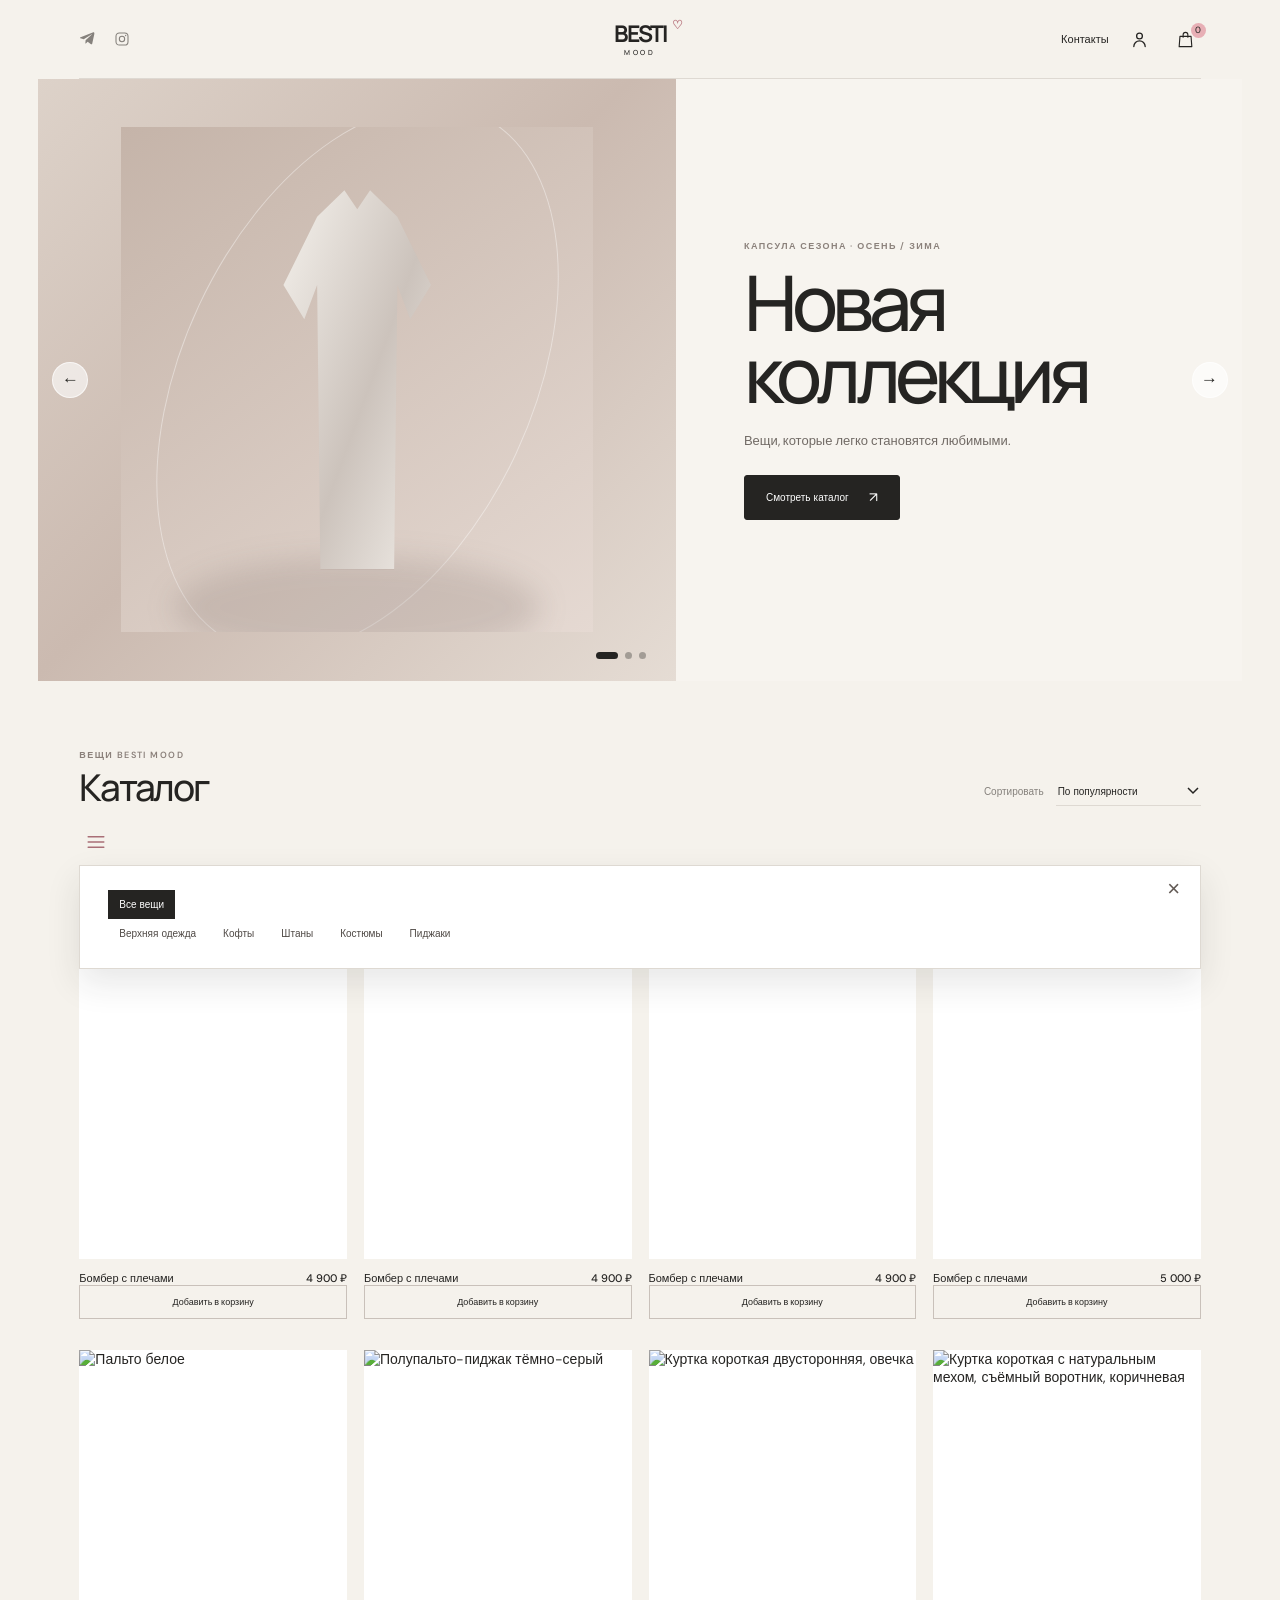
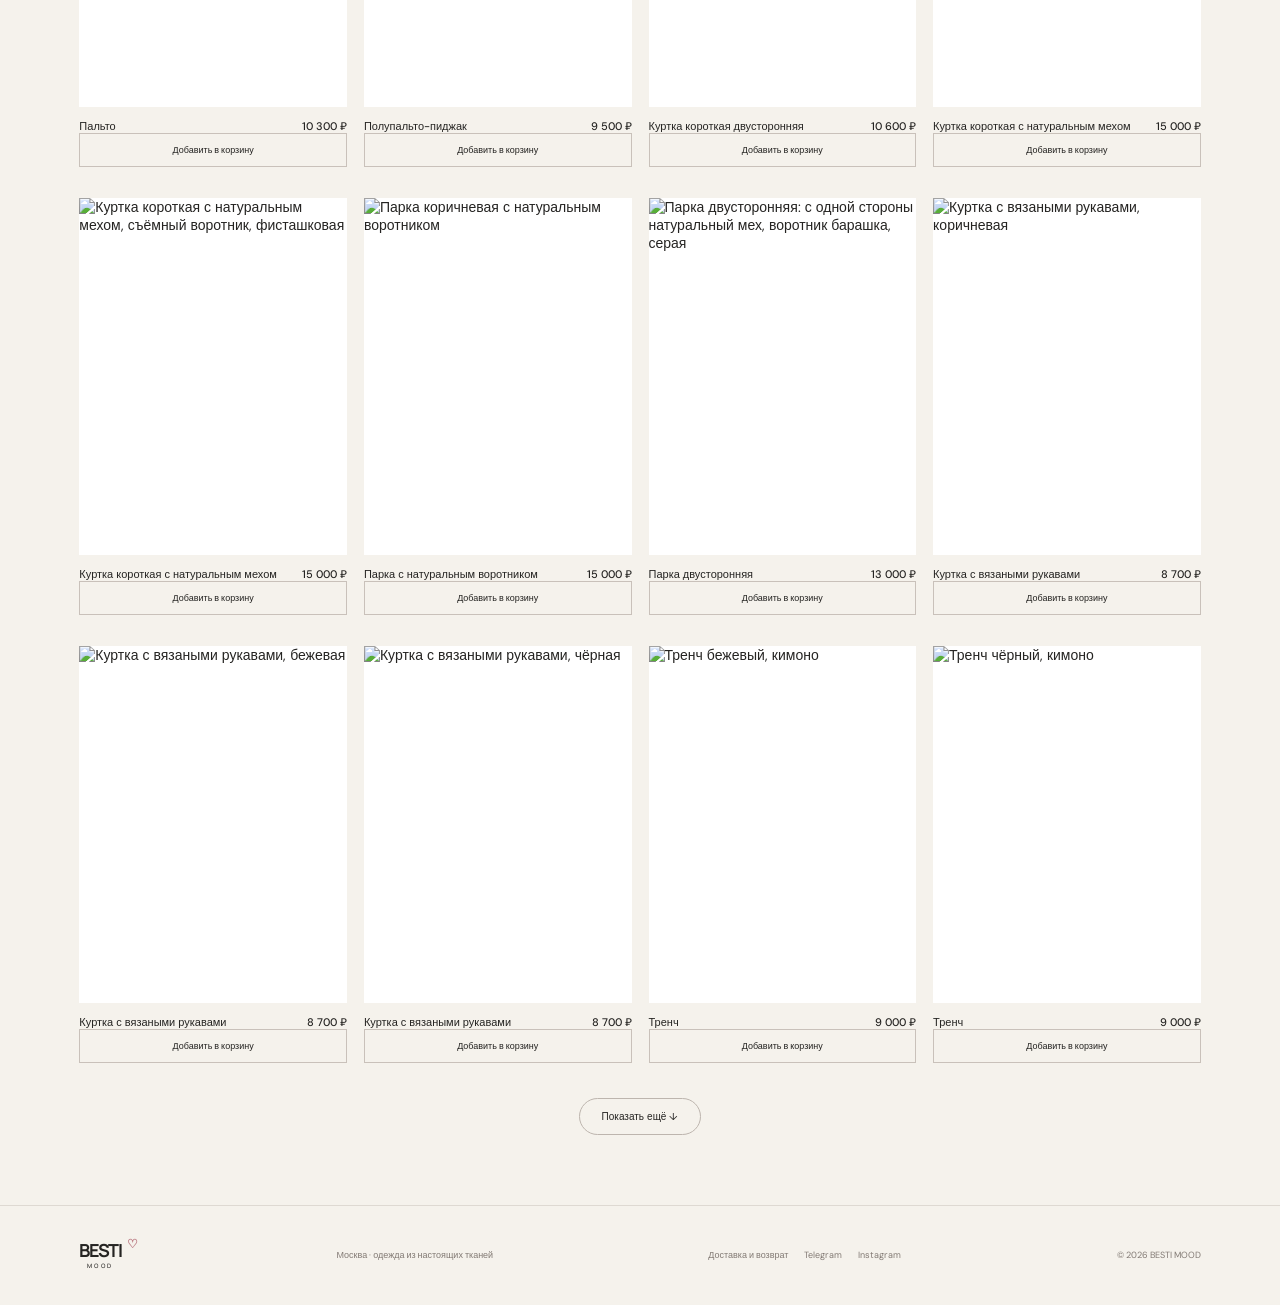
==== index.html @ 0864bf37 "Add files via upload" ====
<!doctype html>
<html lang="ru">
<head>
  <meta charset="utf-8">
  <meta name="viewport" content="width=device-width, initial-scale=1">
  <meta name="theme-color" content="#f5f2ec">
  <title>BESTI MOOD — каталог одежды</title>
  <link rel="preconnect" href="https://fonts.googleapis.com">
  <link rel="preconnect" href="https://fonts.gstatic.com" crossorigin>
  <link href="https://fonts.googleapis.com/css2?family=DM+Sans:wght@400;500;600;700&family=Manrope:wght@400;500;600;700&display=swap" rel="stylesheet">
  <link rel="stylesheet" href="styles.css">
</head>
<body>
  <header class="site-header">
    <div class="header-top">
      <div class="socials"><a href="https://t.me/bestimood" aria-label="Telegram" target="_blank" rel="noopener"><svg viewBox="0 0 24 24" aria-hidden="true"><path d="M21.5 4.5 18.3 19c-.2 1-1 1.2-1.8.7l-5-3.7-2.4 2.3c-.3.3-.6.6-1.1.6l.4-5.1 9.3-8.4c.4-.4-.1-.6-.6-.3L5.6 12.3.7 10.8c-1.1-.3-1.1-1.1.2-1.6L20 2c.9-.3 1.7.2 1.5 2.5Z"/></svg></a><a href="https://www.instagram.com/bestimood1?vrfl=MXZlN2IycmU4aGYwaQ==" aria-label="Instagram" target="_blank" rel="noopener"><svg viewBox="0 0 24 24" aria-hidden="true"><rect x="3" y="3" width="18" height="18" rx="5"/><circle cx="12" cy="12" r="4"/><circle class="icon-dot" cx="17.5" cy="6.8" r="1"/></svg></a></div>
      <a class="brand" href="#top" aria-label="BESTI MOOD">BESTI<span>MOOD</span><i>♡</i></a>
      <div class="header-utilities"><a href="#contacts">Контакты</a><button class="profile-button" type="button" aria-label="Личный кабинет" aria-controls="account-modal"><svg viewBox="0 0 24 24" aria-hidden="true"><circle cx="12" cy="8" r="3.3"/><path d="M5.5 20a6.5 6.5 0 0 1 13 0"/></svg></button><button class="bag-button" type="button" aria-label="Корзина, товаров: 0" aria-expanded="false" aria-controls="cart-drawer"><svg viewBox="0 0 24 24" aria-hidden="true"><path d="M5 8h14l1 13H4L5 8Z"/><path d="M9 9V6a3 3 0 0 1 6 0v3"/></svg><span class="cart-count">0</span></button></div>
    </div>
  </header>

  <main id="top">
    <section class="hero" aria-label="Подборка BESTI">
      <div class="hero-slide is-active" data-slide="0">
        <div class="hero-photo photo-editorial"><div class="photo-frame"><span class="editorial-shape shape-coat"></span><span class="editorial-shadow"></span></div><span class="photo-label">BESTI MOOD · 01</span></div>
        <div class="hero-copy"><p class="eyebrow">Капсула сезона · осень / зима</p><h1>Новая<br>коллекция</h1><p>Вещи, которые легко становятся любимыми.</p><a class="button button-dark" href="#catalog">Смотреть каталог <span>↗</span></a></div>
      </div>
      <div class="hero-slide" data-slide="1">
        <div class="hero-photo photo-soft"><div class="photo-frame"><span class="editorial-shape shape-sweater"></span><span class="editorial-shadow"></span></div><span class="photo-label">BESTI MOOD · 02</span></div>
        <div class="hero-copy"><p class="eyebrow">Мягкие фактуры</p><h1>Тепло<br>в деталях</h1><p>Трикотаж и верхний слой на каждый день.</p><a class="button button-dark" href="#catalog" data-jump-filter="tops">Выбрать вещи <span>↗</span></a></div>
      </div>
      <div class="hero-slide" data-slide="2">
        <div class="hero-photo photo-sale"><div class="photo-frame"><span class="editorial-shape shape-dress"></span><span class="editorial-shadow"></span></div><span class="photo-label">BESTI MOOD · 03</span></div>
        <div class="hero-copy"><p class="eyebrow">Избранное BESTI</p><h1>Найди<br>свой образ</h1><p>Соберите комплект из вещей новой капсулы.</p><a class="button button-dark" href="#catalog" data-jump-filter="all">Перейти к каталогу <span>↗</span></a></div>
      </div>
      <button class="hero-arrow hero-prev" type="button" aria-label="Предыдущий баннер">←</button>
      <button class="hero-arrow hero-next" type="button" aria-label="Следующий баннер">→</button>
      <div class="hero-pagination" aria-label="Выбрать баннер"><button class="is-active" aria-label="Баннер 1"></button><button aria-label="Баннер 2"></button><button aria-label="Баннер 3"></button></div>
    </section>

    <section class="catalog" id="catalog">
      <div class="catalog-top"><div><p class="eyebrow">Вещи BESTI MOOD</p><h2>Каталог</h2></div><div class="sort-label"><span>Сортировать</span><div class="sort-control"><button class="sort-trigger" type="button" aria-label="Сортировка товаров" aria-expanded="false" aria-controls="sort-menu"><span>По популярности</span><svg viewBox="0 0 12 8" aria-hidden="true"><path d="m1 1 5 5 5-5"/></svg></button><div class="sort-menu" id="sort-menu" hidden><button type="button" data-sort="0" class="is-active">По популярности</button><button type="button" data-sort="1">Сначала дешевле</button><button type="button" data-sort="2">Сначала дороже</button></div></div></div></div>
      <div class="category-controls">
      <button class="category-trigger" type="button" aria-label="Категории" aria-expanded="true" aria-controls="category-panel"><svg viewBox="0 0 20 16" aria-hidden="true"><path d="M1 2h18M1 8h18M1 14h18"/></svg></button>
      <div class="category-panel" id="category-panel" aria-label="Категории товаров">
        <button class="category-close" type="button" aria-label="Закрыть категории">×</button>
        <button class="category-option is-active" data-filter="all">Все вещи</button>
        <div class="category-groups" id="category-groups"></div>
      </div>
      </div>
      <div class="catalog-meta"><span id="result-count">10 моделей</span><span>Осень / зима 2026</span></div>
      <div class="product-grid" id="product-grid"></div>
      <button class="load-more" type="button">Показать ещё <span>↓</span></button>
    </section>
  </main>

  <div class="cart-overlay" hidden></div>
  <aside class="cart-drawer" id="cart-drawer" aria-label="Корзина" aria-hidden="true" hidden>
    <div class="cart-heading"><div><p class="eyebrow">Ваш выбор</p><h2>Корзина <span class="cart-heading-count">0</span></h2></div><button class="cart-close" type="button" aria-label="Закрыть корзину">×</button></div>
    <div class="cart-items" id="cart-items"></div>
    <div class="cart-summary"><div><span>Итого</span><strong id="cart-total">0 ₽</strong></div><div class="checkout-result" id="checkout-result" hidden></div><button class="button button-dark checkout-button" id="checkout-button" type="button" disabled>Оплатить</button><p class="checkout-note" id="checkout-note" hidden>Онлайн-оплата не подключена. После оформления с вами свяжется менеджер.</p></div>
  </aside>

  <div class="product-modal-overlay" hidden></div>
  <section class="product-modal" id="product-modal" role="dialog" aria-modal="true" aria-label="Информация о товаре" aria-hidden="true" hidden>
    <button class="product-modal-close" type="button" aria-label="Закрыть карточку">×</button>
    <div class="product-modal-content" id="product-modal-content"></div>
  </section>

  <div class="account-overlay" hidden></div>
  <section class="account-modal" id="account-modal" role="dialog" aria-modal="true" aria-label="Личный кабинет BESTI MOOD" aria-hidden="true" hidden>
    <header class="account-heading"><div><p class="eyebrow">BESTI MOOD</p><h2 id="account-title">Личный кабинет</h2></div><button class="account-close" type="button" aria-label="Закрыть личный кабинет">×</button></header>
    <div class="auth-view" id="auth-choice">
      <p class="auth-intro">Войдите в аккаунт или создайте новый, чтобы видеть свои заказы и данные.</p>
      <div class="auth-choice-buttons"><button class="button button-dark" type="button" data-auth-action="login">Войти</button><button class="button auth-register" type="button" data-auth-action="register">Зарегистрироваться</button></div>
    </div>
    <div class="auth-view" id="auth-login" hidden>
      <button class="auth-back" type="button" data-auth-action="back">← Назад</button>
      <p class="auth-intro">Введите почту и пароль от аккаунта.</p>
      <form class="account-form auth-form" id="login-form"><label class="account-field-wide">Электронная почта<input name="email" type="email" autocomplete="email" placeholder="name@mail.ru" required></label><label class="account-field-wide">Пароль<input name="password" type="password" autocomplete="current-password" required></label><label class="account-consent account-field-wide"><input type="checkbox" name="rememberMe"><span>Оставаться в аккаунте на этом устройстве</span></label><p class="auth-error account-field-wide" id="login-error" aria-live="polite"></p><button class="button button-dark account-save" type="submit">Войти</button></form>
    </div>
    <div class="auth-view" id="auth-register" hidden>
      <button class="auth-back" type="button" data-auth-action="back">← Назад</button>
      <p class="auth-intro">Заполните данные для создания аккаунта.</p>
      <form class="account-form auth-form" id="register-form">
        <label>Фамилия<input name="lastName" autocomplete="family-name" required></label>
        <label>Имя<input name="firstName" autocomplete="given-name" required></label>
        <label>Электронная почта<input name="email" type="email" autocomplete="email" required></label>
        <label class="account-field-wide">Пароль<input name="password" type="password" autocomplete="new-password" minlength="8" required></label>
        <label>Номер телефона<input name="phone" type="tel" autocomplete="tel" required></label>
        <label class="account-field-wide">Ник в Telegram<input name="telegram" autocomplete="off" placeholder="@username"></label>
        <p class="auth-help account-field-wide">Пароль должен содержать не менее 8 символов. Telegram-ник сохранится в профиле, чтобы менеджер мог связаться с вами.</p>
        <label class="account-consent account-field-wide"><input type="checkbox" name="personalDataConsent" required><span>Согласен(на) на обработку персональных данных</span></label>
        <p class="auth-legal-note account-field-wide">Текст согласия будет добавлен после подготовки документа.</p>
        <label class="account-consent account-field-wide"><input type="checkbox" name="rememberMe"><span>Оставаться в аккаунте на этом устройстве</span></label>
        <p class="auth-error account-field-wide" id="register-error" aria-live="polite"></p>
        <button class="button button-dark account-save" type="submit">Продолжить</button>
      </form>
    </div>
    <div class="auth-view" id="auth-verify" hidden>
      <button class="auth-back" type="button" data-auth-action="back">← Назад</button>
      <p class="auth-intro" id="verify-intro">Введите код подтверждения.</p>
      <form class="account-form auth-form" id="verify-form"><label class="account-field-wide">Код из письма<input name="code" inputmode="numeric" autocomplete="one-time-code" maxlength="8" required></label><p class="auth-help account-field-wide">Если письма нет, проверьте папку «Спам».</p><p class="auth-error account-field-wide" id="verify-error" aria-live="polite"></p><button class="button button-dark account-save" type="submit">Подтвердить</button></form>
    </div>
    <div class="account-content" id="account-content" hidden>
      <nav class="account-tabs" role="tablist" aria-label="Разделы личного кабинета"><button class="account-tab is-active" type="button" role="tab" aria-selected="true" aria-controls="account-orders" data-account-tab="orders">Мои заказы</button><button class="account-tab" type="button" role="tab" aria-selected="false" aria-controls="account-profile" data-account-tab="profile">Личные данные</button></nav>
      <div class="account-panel" id="account-orders" role="tabpanel"><div id="account-orders-content"></div></div>
      <div class="account-panel" id="account-profile" role="tabpanel" hidden><form class="account-form" id="account-form">
        <label>Фамилия<input name="lastName" autocomplete="family-name" required></label><label>Имя<input name="firstName" autocomplete="given-name" required></label>
        <label>Электронная почта<input name="email" type="email" autocomplete="email" readonly required></label><label>Номер телефона<input name="phone" type="tel" autocomplete="tel" required></label>
        <label>Ник в Telegram<input name="telegram" autocomplete="off" placeholder="@username"></label><label>Дата рождения<input name="birthDate" type="date" autocomplete="bday"></label>
        <label class="account-field-wide">Номер покупателя<input name="customerNumber" readonly placeholder="Присвоится при регистрации"></label>
        <label class="account-field-wide">Адрес ПВЗ<input name="pickupPoint" autocomplete="street-address" placeholder="Город, адрес или название пункта выдачи"></label>
        <p class="account-save-note" id="account-save-note" aria-live="polite"></p><button class="button button-dark account-save" type="submit">Сохранить данные</button>
      </form><button class="auth-logout" type="button" data-auth-action="logout">Выйти из аккаунта</button></div>
    </div>
  </section>

  <footer id="contacts" class="footer"><a class="brand footer-brand" href="#top">BESTI<span>MOOD</span><i>♡</i></a><span>Москва · одежда из настоящих тканей</span><div><a href="delivery.html">Доставка и возврат</a><a href="https://t.me/bestimood" target="_blank" rel="noopener">Telegram</a><a href="https://www.instagram.com/bestimood1?vrfl=MXZlN2IycmU4aGYwaQ==" target="_blank" rel="noopener">Instagram</a></div><small>© 2026 BESTI MOOD</small></footer>
  <script src="products-data.js"></script>
  <script src="supabase-client.js"></script>
  <script src="script.js"></script>
</body>
</html>
---- styles.css ----
:root{--paper:#f5f2ec;--white:#fff;--ink:#252422;--muted:#85817c;--line:#ded9d2;--pink:#e7afb5;--rose:#d8beb8;--taupe:#b8aa9a;--sans:'DM Sans',Arial,sans-serif;--display:'Manrope',Arial,sans-serif}
*{box-sizing:border-box}html{scroll-behavior:smooth}body{margin:0;background:var(--paper);color:var(--ink);font-family:var(--sans);font-size:14px}.announcement{height:27px;display:flex;align-items:center;justify-content:center;gap:10px;background:var(--ink);color:#fff;font-size:9px;letter-spacing:.15em}.announcement span{color:var(--pink)}
.site-header{position:relative;z-index:5;padding:0 6.2%;background:var(--paper)}.header-top{height:79px;display:grid;grid-template-columns:1fr 1fr 1fr;align-items:center;border-bottom:1px solid var(--line)}.socials,.header-utilities{display:flex;align-items:center;gap:17px}.socials a{color:var(--muted);font-size:10px;text-decoration:none;letter-spacing:.06em}.brand{justify-self:center;position:relative;color:var(--ink);font-family:var(--display);font-weight:700;font-size:23px;letter-spacing:-.09em;text-decoration:none;line-height:1}.brand span{display:block;margin-top:4px;font-size:7px;font-weight:500;letter-spacing:.42em;text-align:center}.brand i{position:absolute;right:-15px;top:-3px;color:#bd7f87;font-size:12px;font-style:normal}.header-utilities{justify-content:flex-end}.header-utilities>a,.bag-button{border:0;background:none;color:var(--ink);font:inherit;font-size:11px;text-decoration:none;cursor:pointer}.cart-count{display:inline-grid;place-items:center;width:19px;height:19px;margin-left:4px;border-radius:50%;background:var(--pink);font-size:10px}.menu-button{display:none;border:0;background:none;font-size:19px}.main-nav{height:48px;display:flex;align-items:center;justify-content:center;gap:36px}.main-nav a{color:var(--ink);font-size:11px;text-decoration:none;transition:color .2s}.main-nav a:hover,.main-nav .sale-link{color:#aa6670}
.hero{height:clamp(430px,47vw,610px);position:relative;margin:0 3%;overflow:hidden;background:#e7e1dc}.hero-slide{position:absolute;inset:0;display:grid;grid-template-columns:1.06fr .94fr;opacity:0;pointer-events:none;transform:translateX(2%);transition:opacity .55s ease,transform .55s ease}.hero-slide.is-active{opacity:1;pointer-events:auto;transform:translateX(0)}.hero-photo{position:relative;display:grid;place-items:center;overflow:hidden}.photo-editorial{background:linear-gradient(135deg,#ddd2c9 0%,#cbbab0 48%,#e5dcd4 100%)}.photo-soft{background:linear-gradient(145deg,#e7d9d4,#cdb3b1 60%,#e9ddd5)}.photo-sale{background:linear-gradient(135deg,#d6d2cd,#b9aaa0 52%,#e3dbd4)}.photo-frame{position:absolute;inset:8% 13%;overflow:hidden;background:linear-gradient(145deg,#c5b4a9,#e5d9d2);display:grid;place-items:center}.photo-frame:before{content:'';position:absolute;width:74%;height:115%;border:1px solid #ffffff65;border-radius:50%;transform:rotate(25deg)}.editorial-shadow{position:absolute;bottom:-5%;width:78%;height:20%;border-radius:50%;background:#64544d2b;filter:blur(14px)}.editorial-shape{z-index:1;display:block;width:34%;height:75%;background:linear-gradient(110deg,#f6f3ee,#ccc3bc 55%,#f2eee9);filter:drop-shadow(12px 14px 13px #41352d30)}.shape-coat{clip-path:polygon(25% 7%,42% 0,50% 5%,58% 0,75% 7%,96% 25%,83% 34%,75% 25%,73% 100%,27% 100%,25% 25%,17% 34%,4% 25%)}.shape-sweater{height:63%;width:39%;background:linear-gradient(110deg,#f3eee9,#bcb4ae 54%,#ede5df);clip-path:polygon(20% 8%,40% 0,50% 5%,60% 0,80% 8%,100% 25%,85% 35%,77% 27%,76% 100%,24% 100%,23% 27%,15% 35%,0 25%)}.shape-dress{height:82%;width:38%;background:linear-gradient(100deg,#f2e9e2,#c4b6af 55%,#eee4dd);clip-path:polygon(27% 6%,50% 0,73% 6%,79% 21%,72% 27%,82% 100%,18% 100%,28% 27%,21% 21%)}.photo-label{position:absolute;left:18px;bottom:15px;font-size:8px;letter-spacing:.16em;color:#fff;mix-blend-mode:multiply}.hero-copy{display:flex;flex-direction:column;align-items:flex-start;justify-content:center;padding:8% 12%;background:#f7f4ef}.eyebrow{margin:0 0 14px;color:#8b817b;font-size:9px;font-weight:600;letter-spacing:.16em;text-transform:uppercase}.hero-copy h1{margin:0;color:var(--ink);font:500 clamp(48px,6vw,82px)/.94 var(--display);letter-spacing:-.075em}.hero-copy>p:not(.eyebrow){max-width:290px;margin:20px 0 22px;color:#716a65;font-size:13px;line-height:1.7}.button{min-height:45px;padding:0 21px;display:inline-flex;align-items:center;gap:20px;border:1px solid var(--ink);border-radius:3px;text-decoration:none;font-size:10px;transition:.2s}.button-dark{background:var(--ink);color:white}.button-dark:hover{background:#a96f77;border-color:#a96f77}.button span{font-size:14px}.hero-arrow{position:absolute;top:50%;z-index:2;width:36px;height:36px;display:grid;place-items:center;border:1px solid #ffffffaa;border-radius:50%;background:#fff9;color:var(--ink);font-size:17px;cursor:pointer;transform:translateY(-50%)}.hero-prev{left:14px}.hero-next{right:14px}.hero-pagination{position:absolute;z-index:2;right:calc(47% + 30px);bottom:22px;display:flex;gap:7px}.hero-pagination button{width:7px;height:7px;padding:0;border:0;border-radius:50%;background:#25242255;cursor:pointer}.hero-pagination button.is-active{width:22px;border-radius:10px;background:#252422}
.catalog{padding:68px 6.2% 70px}.catalog-top{display:flex;align-items:end;justify-content:space-between}.catalog-top .eyebrow{margin-bottom:8px}.catalog-top h2{margin:0;font:500 37px/1 var(--display);letter-spacing:-.06em}.sort-label{display:flex;align-items:center;gap:12px;color:var(--muted);font-size:10px}.sort-label select{border:0;border-bottom:1px solid var(--line);padding:7px 18px 7px 2px;background:transparent;color:var(--ink);font:inherit;outline:none}.category-bar{margin-top:25px;padding:13px 0;display:flex;align-items:center;gap:9px;border-block:1px solid var(--line)}.category-button{min-height:34px;padding:0 15px;border:1px solid transparent;border-radius:22px;background:transparent;color:#635e59;font:inherit;font-size:10px;white-space:nowrap;cursor:pointer;transition:.2s}.category-button:hover,.category-button.is-active{border-color:var(--ink);background:var(--ink);color:#fff}.category-menu{position:relative}.chevron{margin-left:5px;font-size:14px}.submenu{position:absolute;left:0;top:calc(100% + 5px);z-index:4;min-width:160px;padding:7px;background:#fff;box-shadow:0 10px 25px #2524221a;opacity:0;visibility:hidden;transform:translateY(5px);transition:.18s}.category-menu:hover .submenu,.category-menu:focus-within .submenu,.category-menu.is-open .submenu{opacity:1;visibility:visible;transform:translateY(0)}.submenu button{width:100%;padding:10px;border:0;background:white;color:var(--ink);text-align:left;font:inherit;font-size:10px;cursor:pointer}.submenu button:hover{background:#f5f2ec}.sale-dot{display:inline-block;width:6px;height:6px;margin-left:3px;border-radius:50%;background:#bd7f87;vertical-align:1px}.catalog-meta{display:flex;justify-content:space-between;padding:17px 0;color:#8b817b;font-size:9px;letter-spacing:.05em}.product-grid{display:grid;grid-template-columns:repeat(4,minmax(0,1fr));gap:31px 17px}.product-card{min-width:0;animation:reveal .28s ease both}.product-visual{height:auto;aspect-ratio:3/4;position:relative;display:grid;place-items:center;overflow:hidden;background:#e8e5e1}.product-visual.tone-1{background:#e5ddd7}.product-visual.tone-2{background:#e9e7e4}.product-visual.tone-3{background:#dedbd7}.product-visual.tone-4{background:#eeeae6}.product-visual:before{content:'';position:absolute;width:78%;height:90%;border:1px solid #ffffff80;border-radius:50%;transform:rotate(-18deg)}.product-visual .garment{position:relative;z-index:1;width:35%;height:64%;background:linear-gradient(105deg,#f7f4ef,#bdb6b0 55%,#f0eae5);filter:drop-shadow(8px 10px 7px #40362f25)}.garment.knit{height:56%;width:42%;clip-path:polygon(20% 8%,40% 0,50% 5%,60% 0,80% 8%,100% 25%,85% 35%,77% 27%,76% 100%,24% 100%,23% 27%,15% 35%,0 25%)}.garment.shirt{height:62%;width:40%;clip-path:polygon(20% 8%,40% 0,50% 5%,60% 0,80% 8%,100% 25%,85% 35%,77% 27%,76% 100%,24% 100%,23% 27%,15% 35%,0 25%)}.garment.pants{height:66%;width:43%;clip-path:polygon(12% 0,88% 0,78% 45%,61% 45%,59% 100%,42% 100%,40% 48%,35% 100%,18% 100%)}.garment.shorts{height:49%;width:45%;clip-path:polygon(10% 0,90% 0,85% 100%,55% 100%,50% 55%,45% 100%,15% 100%)}.garment.skirt{height:62%;width:44%;clip-path:polygon(24% 0,76% 0,91% 100%,9% 100%)}.garment.coat{height:72%;width:42%;clip-path:polygon(23% 7%,42% 0,50% 5%,58% 0,77% 7%,96% 25%,83% 34%,75% 25%,73% 100%,27% 100%,25% 25%,17% 34%,4% 25%)}.garment.dress{height:74%;width:42%;clip-path:polygon(27% 6%,50% 0,73% 6%,79% 21%,72% 27%,82% 100%,18% 100%,28% 27%,21% 21%)}.product-tag{position:absolute;top:12px;left:12px;padding:5px 7px;background:#fff;color:#68615c;font-size:8px;letter-spacing:.1em}.favorite{position:absolute;right:12px;top:10px;border:0;background:transparent;color:#4c4540;font-size:20px;cursor:pointer}.product-info{display:flex;align-items:baseline;justify-content:space-between;gap:8px;margin-top:12px}.product-info h3,.product-info strong{margin:0;font-size:11px;font-weight:500}.product-info strong{white-space:nowrap}.product-fabric{margin:6px 0 0;color:#89817b;font-size:9px}.add-button{width:100%;height:34px;margin-top:11px;border:1px solid #c9c1ba;background:transparent;color:var(--ink);font:inherit;font-size:9px;cursor:pointer;transition:.2s}.add-button:hover{border-color:var(--ink);background:var(--ink);color:white}.empty-state{grid-column:1/-1;padding:70px 15px;text-align:center;color:var(--muted);font-size:13px}.load-more{display:block;margin:35px auto 0;padding:11px 22px;border:1px solid #bdb5ae;border-radius:25px;background:transparent;color:var(--ink);font:inherit;font-size:10px;cursor:pointer}.load-more:hover{border-color:var(--ink)}.footer{min-height:100px;padding:24px 6.2%;display:flex;align-items:center;justify-content:space-between;gap:20px;border-top:1px solid var(--line)}.footer-brand{justify-self:auto;font-size:18px}.footer-brand span{font-size:6px}.footer>span,.footer small,.footer>div a{color:#827a74;font-size:9px;text-decoration:none}.footer>div{display:flex;gap:16px}@keyframes reveal{from{opacity:0;transform:translateY(7px)}to{opacity:1;transform:translateY(0)}}
@media(max-width:850px){.site-header{padding:0 4%}.hero{margin:0 2%;height:440px}.hero-copy{padding:7%}.catalog{padding-inline:4%}.product-grid{grid-template-columns:repeat(3,minmax(0,1fr))}.category-bar{overflow-x:auto}.category-button{padding-inline:12px}.hero-pagination{right:calc(47% + 20px)}}
@media(max-width:600px){.announcement{height:25px;font-size:8px}.site-header{padding:0 5%}.header-top{height:65px;grid-template-columns:1fr 1fr 1fr}.socials{gap:9px}.header-utilities>a{display:none}.menu-button{display:block}.brand{font-size:20px}.main-nav{height:43px;gap:25px}.hero{height:620px;margin:0 3%}.hero-slide{grid-template-columns:1fr;grid-template-rows:1.12fr .88fr}.hero-photo{min-height:0}.photo-frame{inset:7% 18%}.editorial-shape{height:78%;width:31%}.hero-copy{padding:23px 8% 45px;justify-content:flex-start}.hero-copy h1{font-size:48px}.hero-copy>p:not(.eyebrow){margin:12px 0}.hero-arrow{top:43%;width:31px;height:31px}.hero-prev{left:10px}.hero-next{right:10px}.hero-pagination{right:50%;bottom:13px;transform:translateX(50%)}.catalog{padding:48px 5% 55px}.catalog-top h2{font-size:31px}.sort-label{gap:5px;font-size:9px}.sort-label select{max-width:125px;padding-right:8px}.category-bar{margin-top:20px;gap:5px}.category-button{min-height:31px;padding-inline:11px;font-size:9px}.submenu{position:fixed;top:auto;left:5%;right:5%;min-width:0}.catalog-meta{font-size:8px}.product-grid{grid-template-columns:repeat(2,minmax(0,1fr));gap:25px 11px}.product-info{align-items:flex-start;flex-direction:column;gap:4px}.product-info h3,.product-info strong{font-size:10px}.product-fabric{font-size:8px}.product-visual .garment{width:42%}.footer{padding:22px 5%;flex-wrap:wrap}.footer>span{order:3;width:100%}.footer>div{gap:9px}.footer>div a{font-size:8px!important}}

.category-controls{margin-top:21px}.category-trigger{min-height:34px;padding:0 13px;display:inline-flex;align-items:center;gap:10px;border:1px solid var(--line);border-radius:22px;background:transparent;color:var(--ink);font:inherit;font-size:10px;cursor:pointer}.category-trigger:hover,.category-trigger[aria-expanded="true"]{border-color:var(--ink);background:var(--ink);color:#fff}.category-trigger svg{width:15px;height:12px;fill:none;stroke:currentColor;stroke-width:1.5;stroke-linecap:round}.category-bar{margin-top:12px}.category-bar[hidden]{display:none}

.catalog{position:relative}.category-controls{position:static;margin-bottom:0}.category-trigger{min-height:30px;padding:0;border:0;border-radius:0;background:transparent;color:var(--ink);font-size:10px;text-decoration:underline;text-underline-offset:4px}.category-trigger:hover,.category-trigger[aria-expanded="true"]{border:0;background:transparent;color:#a96f77}.category-trigger>span{font-size:14px;text-decoration:none}.category-panel{position:absolute;top:184px;left:6.2%;right:6.2%;z-index:8;padding:24px 28px 20px;border:1px solid var(--line);background:#fff;box-shadow:0 14px 35px #2524221c}.category-panel[hidden]{display:none}.category-close{position:absolute;top:9px;right:12px;width:28px;height:28px;border:0;background:transparent;color:#625a55;font-size:22px;line-height:1;cursor:pointer}.category-option{padding:7px 10px;border:1px solid transparent;background:transparent;color:#4f4945;font:inherit;font-size:10px;text-align:left;cursor:pointer}.category-option:hover,.category-option.is-active{border-color:var(--ink);background:var(--ink);color:#fff}.category-groups{display:flex;flex-wrap:wrap;align-items:center;gap:5px;margin-right:26px}.subcategory-list{min-height:32px;margin-top:12px;padding-top:12px;display:flex;flex-wrap:wrap;gap:5px;border-top:1px solid var(--line)}.subcategory-list:empty{display:none}.subcategory-list button{padding:6px 10px;border:0;background:#f5f2ec;color:#625a55;font:inherit;font-size:9px;cursor:pointer}.subcategory-list button:hover{background:var(--pink);color:var(--ink)}.garment.set{height:62%;width:43%;clip-path:polygon(20% 8%,40% 0,50% 5%,60% 0,80% 8%,100% 25%,85% 35%,77% 27%,76% 100%,24% 100%,23% 27%,15% 35%,0 25%)}
@media(max-width:600px){.category-panel{top:150px;left:5%;right:5%;padding:22px 14px 15px}.category-groups{gap:3px;margin-right:20px}.category-option{padding:7px 8px;font-size:9px}.subcategory-list{gap:4px}.subcategory-list button{padding:7px 8px;font-size:8px}}

.category-trigger{width:34px;height:30px;min-height:30px;padding:0;display:inline-grid;place-items:center;text-decoration:none;cursor:pointer}
.category-trigger svg{width:18px;height:14px;fill:none;stroke:currentColor;stroke-width:1.5;stroke-linecap:round}
.load-more:disabled{cursor:default;color:var(--muted);border-color:var(--line)}
.socials a{width:17px;height:17px;display:grid;place-items:center;color:var(--muted);letter-spacing:0;transition:color .2s}.socials a:hover{color:#a96f77}.socials svg{width:16px;height:16px;fill:none;stroke:currentColor;stroke-width:1.6;stroke-linecap:round;stroke-linejoin:round}.socials a:first-child svg{fill:currentColor;stroke:none}.socials .icon-dot{fill:currentColor;stroke:none}
.product-card{display:flex;flex-direction:column}.add-button{margin-top:auto;flex-shrink:0}
.bag-button{position:relative;display:inline-flex;align-items:center;justify-content:center;padding:4px 6px}.bag-button svg{width:19px;height:19px;fill:none;stroke:currentColor;stroke-width:1.4;stroke-linecap:round;stroke-linejoin:round}.bag-button .cart-count{position:absolute;top:-3px;right:-5px;width:15px;height:15px;margin:0;font-size:9px}
.product-card{position:relative;transition:transform .22s ease;transform-origin:center center}.product-visual{touch-action:pan-y;user-select:none}.product-visual .garment{transition:transform .28s ease,filter .28s ease}.product-visual[data-slide="1"] .garment{transform:scale(1.16) translateX(-5%);filter:drop-shadow(11px 13px 8px #40362f30)}.product-visual[data-slide="2"] .garment{transform:scale(.92) rotate(5deg) translateX(5%);filter:drop-shadow(6px 8px 6px #40362f24)}.gallery-arrow{position:absolute;z-index:2;top:50%;width:29px;height:29px;display:grid;place-items:center;border:1px solid #ffffffb8;border-radius:50%;background:#ffffffd9;color:var(--ink);font-size:21px;line-height:1;opacity:0;transform:translateY(-50%);cursor:pointer;transition:opacity .18s,background .18s}.gallery-prev{left:9px}.gallery-next{right:9px}.gallery-arrow:hover{background:#fff}.gallery-dots{position:absolute;z-index:2;bottom:10px;left:50%;display:flex;gap:5px;transform:translateX(-50%);opacity:0;transition:opacity .18s}.gallery-dots button{width:5px;height:5px;padding:0;border:0;border-radius:50%;background:#fff9;cursor:pointer}.gallery-dots button.is-active{background:#fff}.product-visual:hover .gallery-arrow,.product-visual:hover .gallery-dots,.product-visual:focus-within .gallery-arrow,.product-visual:focus-within .gallery-dots{opacity:1}
.load-more:disabled{cursor:default;color:var(--muted);border-color:var(--line)}
.socials a{width:17px;height:17px;display:grid;place-items:center;color:var(--muted);letter-spacing:0;transition:color .2s}.socials a:hover{color:#a96f77}.socials svg{width:16px;height:16px;fill:none;stroke:currentColor;stroke-width:1.6;stroke-linecap:round;stroke-linejoin:round}.socials a:first-child svg{fill:currentColor;stroke:none}.socials .icon-dot{fill:currentColor;stroke:none}
.product-card{display:flex;flex-direction:column}.add-button{margin-top:auto;flex-shrink:0}
.bag-button{position:relative;display:inline-flex;align-items:center;justify-content:center;padding:4px 6px}.bag-button svg{width:19px;height:19px;fill:none;stroke:currentColor;stroke-width:1.4;stroke-linecap:round;stroke-linejoin:round}.bag-button .cart-count{position:absolute;top:-3px;right:-5px;width:15px;height:15px;margin:0;font-size:9px}
@media(hover:hover){.product-card:hover{z-index:3;transform:scale(1.04);box-shadow:0 10px 26px #25242218}}
@keyframes reveal{from{opacity:0;translate:0 7px}to{opacity:1;translate:0 0}}
.sort-label{display:flex;align-items:center;gap:12px}.sort-control{position:relative}.sort-trigger{min-width:145px;padding:7px 2px;display:flex;align-items:center;justify-content:space-between;gap:12px;border:0;border-bottom:1px solid var(--line);background:transparent;color:var(--ink);font:inherit;text-align:left;cursor:pointer}.sort-trigger svg{width:12px;height:8px;fill:none;stroke:currentColor;stroke-width:1.5;transition:transform .18s}.sort-trigger[aria-expanded="true"] svg{transform:rotate(180deg)}.sort-menu{position:absolute;top:calc(100% + 4px);right:0;z-index:12;min-width:100%;padding:5px;border:1px solid var(--line);background:var(--paper);box-shadow:0 8px 20px #25242218}.sort-menu[hidden]{display:none}.sort-menu button{width:100%;padding:9px 10px;border:0;background:transparent;color:var(--ink);font:inherit;text-align:left;white-space:nowrap;cursor:pointer}.sort-menu button:hover,.sort-menu button.is-active{background:#e8ddd8;color:var(--ink)}
.site-header{position:sticky;top:0;z-index:20;background:var(--paper);transition:background .2s ease;backdrop-filter:blur(8px);-webkit-backdrop-filter:blur(8px)}.site-header.is-scrolled{background:rgba(245,242,236,.88)}
.info-header .header-top{grid-template-columns:1fr auto;height:72px}.info-header .brand{justify-self:start}.info-back{justify-self:end;color:var(--ink);font-size:10px;text-decoration:none}.info-back span{margin-left:7px}.info-page{max-width:940px;margin:0 auto;padding:68px 6% 90px}.info-page>.eyebrow{margin-bottom:13px}.info-page h1{margin:0 0 28px;font:500 clamp(38px,6vw,64px)/1.02 var(--display);letter-spacing:-.065em}.info-intro{max-width:700px;margin:0 0 14px;color:#514b46;font-size:17px;line-height:1.65}.info-help{max-width:700px;margin:0 0 50px;color:var(--muted);font-size:13px;line-height:1.8}.info-page a:not(.brand){color:#a96f77;text-underline-offset:3px}.info-section{max-width:760px;padding:28px 0;border-top:1px solid var(--line)}.info-section h2{margin:0 0 16px;font:500 24px/1.2 var(--display);letter-spacing:-.035em}.info-section p,.info-section li{color:#5d5751;font-size:13px;line-height:1.8}.info-section p{margin:0 0 12px}.info-section ul{margin:0 0 14px;padding-left:20px}.info-section li{padding-left:3px}.info-section li+li{margin-top:3px}
@media(max-width:600px){.info-header .header-top{height:65px}.info-page{padding:44px 6% 60px}.info-page h1{font-size:38px}.info-intro{font-size:15px}.info-help{margin-bottom:34px;font-size:12px}.info-section{padding:23px 0}.info-section h2{font-size:21px}.info-section p,.info-section li{font-size:12px}}
.cart-overlay{position:fixed;inset:0;z-index:49;background:#25242266;backdrop-filter:blur(2px)}.cart-overlay[hidden],.cart-drawer[hidden]{display:none}.cart-drawer{position:fixed;top:0;right:0;z-index:50;width:min(430px,92vw);height:100vh;height:100dvh;padding:28px;display:flex;flex-direction:column;background:var(--paper);box-shadow:-12px 0 38px #25242224;animation:cart-in .24s ease both}.cart-open{overflow:hidden}.cart-heading{display:flex;align-items:flex-start;justify-content:space-between;padding-bottom:20px;border-bottom:1px solid var(--line)}.cart-heading .eyebrow{margin-bottom:6px}.cart-heading h2{margin:0;font:500 30px/1 var(--display);letter-spacing:-.05em}.cart-heading-count{margin-left:4px;color:var(--muted);font:400 13px var(--sans);letter-spacing:0}.cart-close{width:34px;height:34px;border:1px solid var(--line);border-radius:50%;background:transparent;color:var(--ink);font-size:23px;line-height:1;cursor:pointer}.cart-items{flex:1;overflow:auto}.cart-empty{padding:32px 0;color:var(--muted);font-size:13px}.cart-row{padding:18px 0;border-bottom:1px solid var(--line)}.cart-row-info{display:flex;justify-content:space-between;align-items:flex-start;gap:14px}.cart-row-info h3{max-width:240px;margin:0;color:var(--ink);font-size:13px;font-weight:500;line-height:1.45}.cart-row-info>span{white-space:nowrap;color:#5d5751;font-size:12px}.cart-row-controls{display:flex;align-items:center;justify-content:space-between;margin-top:14px}.quantity-control{height:30px;display:flex;align-items:center;border:1px solid var(--line)}.quantity-control button{width:30px;height:28px;border:0;background:transparent;color:var(--ink);font:inherit;cursor:pointer}.quantity-control span{min-width:28px;text-align:center;font-size:11px}.cart-remove{padding:5px 0;border:0;background:transparent;color:var(--muted);font:inherit;font-size:10px;text-decoration:underline;text-underline-offset:3px;cursor:pointer}.cart-summary{padding-top:18px;border-top:1px solid var(--line)}.cart-summary>div{display:flex;align-items:center;justify-content:space-between;font-size:12px}.cart-summary strong{font-size:15px;font-weight:600}.cart-summary p{margin:12px 0 0;color:var(--muted);font-size:10px;line-height:1.5}.cart-summary p[hidden]{display:none}@keyframes cart-in{from{opacity:0;transform:translateX(20px)}to{opacity:1;transform:translateX(0)}}
@media(max-width:600px){.cart-drawer{padding:22px 18px}.cart-row-info h3{font-size:12px}}
@media(hover:none){.gallery-arrow,.gallery-dots{opacity:1}}

/* Cart thumbnails reuse the catalog's neutral garment mockups. */
.cart-row{display:grid;grid-template-columns:68px minmax(0,1fr);gap:14px;align-items:start}
.cart-thumb{position:relative;width:68px;aspect-ratio:3/4;display:grid;place-items:center;overflow:hidden;background:#e8e5e1}
.cart-thumb.tone-1{background:#e5ddd7}.cart-thumb.tone-2{background:#e9e7e4}.cart-thumb.tone-3{background:#dedbd7}.cart-thumb.tone-4{background:#eeeae6}
.cart-thumb:before{content:'';position:absolute;width:78%;height:90%;border:1px solid #ffffff80;border-radius:50%;transform:rotate(-18deg)}
.cart-thumb .garment{position:relative;z-index:1;width:35%;height:64%;background:linear-gradient(105deg,#f7f4ef,#bdb6b0 55%,#f0eae5);filter:drop-shadow(5px 6px 5px #40362f25)}
.cart-row-content{min-width:0}.cart-row-info h3{max-width:none;min-width:0}
.add-button.is-in-cart{border-color:var(--pink);background:#e7afb533;color:var(--ink)}
.add-button.is-in-cart:hover{border-color:#d8a0a7;background:#e7afb355;color:var(--ink)}
@media(max-width:600px){.cart-row{grid-template-columns:60px minmax(0,1fr);gap:11px}.cart-thumb{width:60px}}

.product-modal-overlay{position:fixed;inset:0;z-index:59;background:#25242275;backdrop-filter:blur(3px)}
.product-modal-overlay[hidden],.product-modal[hidden]{display:none}
.product-modal{position:fixed;top:50%;left:50%;z-index:60;width:min(960px,calc(100vw - 72px));height:min(650px,calc(100dvh - 72px));padding:24px;background:var(--paper);box-shadow:0 20px 70px #17151345;transform:translate(-50%,-50%);animation:product-modal-in .2s ease both}
.product-modal-close{position:absolute;top:12px;right:12px;z-index:2;width:36px;height:36px;border:1px solid var(--line);border-radius:50%;background:#f5f2ec;color:var(--ink);font-size:24px;line-height:1;cursor:pointer}
.product-modal-content{height:100%;display:grid;grid-template-columns:1fr 1fr;gap:34px;align-items:stretch}
.product-modal-gallery{min-width:0;min-height:0}.detail-visual{width:100%;height:100%;aspect-ratio:auto;cursor:grab;touch-action:pan-y}.detail-visual:active{cursor:grabbing}.detail-visual .garment{width:38%;height:68%}
.product-modal-info{min-width:0;align-self:center;padding:36px 25px 30px 0}.product-modal-info .eyebrow{margin-bottom:15px}.product-modal-info h2{max-width:380px;margin:0 0 19px;font:500 clamp(25px,3.2vw,40px)/1.08 var(--display);letter-spacing:-.055em}.product-modal-price{display:block;margin-bottom:32px;font-size:17px;font-weight:500}.product-details{margin:0 0 28px;border-top:1px solid var(--line)}.product-details>div{display:grid;grid-template-columns:110px 1fr;gap:12px;padding:12px 0;border-bottom:1px solid var(--line);font-size:11px;line-height:1.5}.product-details dt{color:var(--muted)}.product-details dd{margin:0;color:var(--ink)}.product-modal-add{max-width:330px;height:45px;margin:0;font-size:10px}.product-modal-open{overflow:hidden}
@keyframes product-modal-in{from{opacity:0}to{opacity:1}}
@media(max-width:700px){.product-modal{width:calc(100vw - 28px);height:calc(100dvh - 28px);padding:14px}.product-modal-content{grid-template-columns:1fr;grid-template-rows:minmax(0,1fr) auto;gap:14px;overflow:auto}.product-modal-gallery{min-height:0;height:100%;}.product-modal-info{align-self:start;padding:4px 8px 10px}.product-modal-info .eyebrow{margin-bottom:8px}.product-modal-info h2{margin-bottom:10px;font-size:25px}.product-modal-price{margin-bottom:15px;font-size:15px}.product-details{margin-bottom:16px}.product-details>div{grid-template-columns:90px 1fr;padding:8px 0;font-size:10px}.product-modal-add{max-width:none;width:100%}.product-modal-close{top:8px;right:8px}}
.size-picker{margin:0 0 24px}.size-picker>p{margin:0 0 10px;color:var(--muted);font-size:10px}.size-options{display:flex;flex-wrap:wrap;gap:8px}.size-option{min-width:43px;height:38px;padding:0 11px;border:1px solid var(--ink);background:var(--ink);color:#fff;font:inherit;font-size:10px;cursor:pointer;transition:background .16s,color .16s,outline-color .16s}.size-option.is-selected{outline:2px solid var(--pink);outline-offset:2px}.size-option.is-unavailable,.size-option:disabled{border-color:#d9d5d0;background:#e7e4df;color:#aaa5a0;cursor:not-allowed}.size-hint{display:block;min-height:14px;margin:10px 0 0;color:var(--muted);font-size:9px}.size-hint.size-missing{margin:0 0 22px}.product-modal-add:disabled{opacity:.52;cursor:not-allowed}.product-modal-add:disabled:hover{border-color:#c9c1ba;background:transparent;color:var(--ink)}.cart-row-size{margin:5px 0 0;color:var(--muted);font-size:10px}.product-details dd{white-space:pre-line}
@media(max-width:700px){.size-picker{margin-bottom:15px}.size-option{min-width:38px;height:34px}}
.product-visual.has-photo:before,.cart-thumb.has-photo:before{display:none}.product-photo{position:absolute;inset:0;z-index:1;width:100%;height:100%;object-fit:contain;object-position:center;background:#fff}.detail-photo{background:transparent}.cart-photo{width:100%;height:100%;object-fit:cover;object-position:center top}

.profile-button{width:27px;height:27px;padding:3px;display:inline-grid;place-items:center;border:0;background:transparent;color:var(--ink);cursor:pointer}.profile-button svg{width:21px;height:21px;fill:none;stroke:currentColor;stroke-width:1.5;stroke-linecap:round;stroke-linejoin:round}.profile-button:hover{color:#a96f77}.account-overlay{position:fixed;inset:0;z-index:69;background:#25242275;backdrop-filter:blur(3px)}.account-overlay[hidden],.account-modal[hidden]{display:none}.account-modal{position:fixed;top:50%;left:50%;z-index:70;width:min(620px,calc(100vw - 40px));max-height:min(760px,calc(100dvh - 40px));padding:30px 34px;overflow:auto;background:var(--paper);box-shadow:0 20px 70px #17151345;transform:translate(-50%,-50%);animation:product-modal-in .2s ease both}.account-open{overflow:hidden}.account-heading{display:flex;align-items:flex-start;justify-content:space-between;padding:0 0 22px;border-bottom:1px solid var(--line)}.account-heading .eyebrow{margin-bottom:8px}.account-heading h2{margin:0;font:500 clamp(29px,4vw,40px)/1.05 var(--display);letter-spacing:-.055em}.account-close{width:34px;height:34px;border:1px solid var(--line);border-radius:50%;background:transparent;color:var(--ink);font-size:23px;line-height:1;cursor:pointer}.account-tabs{display:flex;gap:24px;margin:0 0 24px;border-bottom:1px solid var(--line)}.account-tab{position:relative;padding:16px 0 13px;border:0;background:transparent;color:var(--muted);font:inherit;font-size:11px;cursor:pointer}.account-tab.is-active{color:var(--ink)}.account-tab.is-active:after{position:absolute;right:0;bottom:-1px;left:0;height:2px;background:var(--ink);content:''}.account-panel[hidden]{display:none}.account-empty{min-height:230px;display:flex;flex-direction:column;align-items:center;justify-content:center;text-align:center}.account-empty-icon{width:42px;height:42px;display:grid;place-items:center;border:1px solid var(--line);border-radius:50%;color:#a96f77;font-size:22px}.account-empty h3{margin:17px 0 6px;font:500 20px var(--display);letter-spacing:-.03em}.account-empty p{margin:0;color:var(--muted);font-size:11px}.account-catalog-link{margin-top:20px;padding:11px 16px;border:1px solid var(--ink);background:var(--ink);color:#fff;font:inherit;font-size:10px;cursor:pointer}.account-catalog-link span{margin-left:12px}.account-form{display:grid;grid-template-columns:1fr 1fr;gap:16px 14px}.account-form label{display:flex;flex-direction:column;gap:7px;color:#655e58;font-size:10px}.account-form input{width:100%;height:41px;padding:0 11px;border:1px solid var(--line);border-radius:0;outline:none;background:#fff;color:var(--ink);font:inherit;font-size:11px}.account-form input:focus{border-color:#a96f77;box-shadow:0 0 0 2px #e7afb533}.account-form input::placeholder{color:#aaa39d}.account-field-wide,.account-save-note,.account-save{grid-column:1/-1}.account-save-note{min-height:14px;margin:0;color:#80646a;font-size:10px}.account-save{width:auto;min-width:180px;justify-self:start;margin:0;cursor:pointer}.account-order{padding:18px 0;border-bottom:1px solid var(--line)}.account-order-top{display:flex;justify-content:space-between;gap:16px}.account-order-top .eyebrow{margin:0 0 5px}.account-order-top time{color:var(--muted);font-size:10px}.account-order-status{height:max-content;padding:6px 9px;background:#e7afb533;color:#80646a;font-size:9px}.account-order ul{margin:14px 0;padding:0;list-style:none}.account-order li,.account-order-total{display:flex;justify-content:space-between;gap:14px;padding:7px 0;color:#625b55;font-size:10px}.account-order-total{padding-top:12px;border-top:1px solid var(--line);color:var(--ink)}.account-order-total strong{font-size:12px;font-weight:600}
@media(max-width:600px){.profile-button{width:24px;height:26px}.profile-button svg{width:19px;height:19px}.account-modal{width:calc(100vw - 24px);max-height:calc(100dvh - 24px);padding:22px 18px}.account-tabs{gap:20px}.account-form{gap:13px 10px}.account-form label{font-size:9px}.account-form input{height:39px;padding-inline:9px;font-size:10px}.account-save{width:100%}.account-order li,.account-order-total{font-size:9px}}
.auth-view[hidden]{display:none}.auth-intro{max-width:440px;margin:22px 0;color:#625b55;font-size:12px;line-height:1.65}.auth-choice-buttons{display:flex;gap:10px;padding:5px 0 10px}.auth-choice-buttons .button{min-width:155px;justify-content:center;cursor:pointer}.auth-register{background:transparent;color:var(--ink)}.auth-register:hover{border-color:#a96f77;color:#a96f77}.auth-back{margin:18px 0 0;padding:0;border:0;background:transparent;color:#8b817b;font:inherit;font-size:10px;cursor:pointer}.auth-back:hover{color:#a96f77}.auth-form{margin-bottom:8px}.auth-form select{height:41px;padding:0 11px;border:1px solid var(--line);border-radius:0;outline:none;background:#fff;color:var(--ink);font:inherit;font-size:11px}.auth-form select:focus{border-color:#a96f77}.account-form .account-consent{display:flex;flex-direction:row;align-items:flex-start;gap:9px;color:var(--ink);font-size:10px;line-height:1.5;cursor:pointer}.account-consent input{flex:0 0 15px;width:15px;height:15px;margin:0;accent-color:#a96f77}.auth-legal-note{margin:-9px 0 0;color:var(--muted);font-size:9px;line-height:1.5}.auth-error{min-height:14px;margin:0;color:#9b4d58;font-size:10px;line-height:1.5}.auth-demo-note{margin:0;padding:11px 13px;background:#e7afb526;color:#76696a;font-size:10px;line-height:1.55}.auth-demo-note strong{color:var(--ink);letter-spacing:.08em}.auth-logout{margin-top:25px;padding:7px 0;border:0;background:transparent;color:var(--muted);font:inherit;font-size:10px;text-decoration:underline;text-underline-offset:3px;cursor:pointer}.auth-logout:hover{color:#9b4d58}
@media(max-width:600px){.auth-intro{margin:17px 0;font-size:11px}.auth-choice-buttons{flex-direction:column}.auth-choice-buttons .button{width:100%;min-height:42px}.auth-form select{height:39px;font-size:10px}.account-form .account-consent{font-size:9px}.auth-demo-note{font-size:9px}}
.besti-select{position:relative;display:block;width:100%;margin-top:7px}.besti-select-native{position:absolute!important;width:1px!important;height:1px!important;padding:0!important;opacity:0!important;pointer-events:none!important}.besti-select-trigger{width:100%;height:41px;padding:0 12px;display:flex;align-items:center;justify-content:space-between;gap:12px;border:1px solid var(--line);border-radius:0;background:#fff;color:var(--ink);font:inherit;font-size:11px;text-align:left;cursor:pointer;transition:border-color .16s,background .16s}.besti-select-trigger:hover,.besti-select-trigger[aria-expanded="true"]{border-color:#bd7f87;background:#fffdfb}.besti-select-trigger svg{width:12px;height:8px;flex:none;fill:none;stroke:currentColor;stroke-width:1.5;transition:transform .18s}.besti-select-trigger[aria-expanded="true"] svg{transform:rotate(180deg)}.besti-select-menu{position:absolute;top:calc(100% + 3px);left:0;right:0;z-index:30;padding:4px;border:1px solid var(--line);background:var(--paper);box-shadow:0 10px 25px #25242220}.besti-select-menu[hidden]{display:none}.besti-select-option{width:100%;min-height:36px;padding:8px 10px;border:0;background:transparent;color:var(--ink);font:inherit;font-size:11px;text-align:left;cursor:pointer;transition:background .14s,color .14s}.besti-select-option:hover,.besti-select-option:focus-visible{outline:none;background:#f0e3df}.besti-select-option.is-selected{background:#e7afb533;color:#73565b}.besti-select-option.is-selected:hover{background:#e7afb555}
@media(max-width:600px){.besti-select-trigger{height:39px;font-size:10px}.besti-select-option{min-height:34px;font-size:10px}}
.besti-select{margin-top:0}
.auth-help{margin:0;color:var(--muted);font-size:10px;line-height:1.55}

/* Keep every product detail inside its modal, even when its title or fabric text is long. */
.product-modal{overflow:hidden}
.product-modal-content{min-height:0;grid-template-columns:minmax(0,1fr) minmax(0,1fr);grid-template-rows:minmax(0,1fr);overflow:hidden}
.product-modal-gallery{min-height:0;height:100%;overflow:hidden}
.product-modal-info{align-self:stretch;height:100%;min-height:0;overflow-y:auto;overscroll-behavior:contain;scrollbar-width:thin;scrollbar-color:#c8bdb6 transparent;padding:26px 20px 22px 0}
@media(max-width:700px){.product-modal-content{grid-template-columns:minmax(0,1fr);grid-template-rows:minmax(220px,48dvh) auto;overflow-y:auto;overflow-x:hidden}.product-modal-gallery{height:auto;min-height:220px}.product-modal-info{height:auto;overflow:visible;padding:4px 8px 10px}}
.checkout-button{width:100%;min-height:46px;justify-content:center;margin-top:18px;font:inherit;font-size:11px;cursor:pointer}.checkout-button:disabled{opacity:.45;cursor:not-allowed}.checkout-note{margin:10px 0 0!important;color:var(--muted)!important;font-size:10px!important;line-height:1.55}.checkout-result{display:block!important;margin-top:16px;padding:14px 15px;border:1px solid #e3c8c7;background:#f8efed;color:#4c4140;font-size:11px;line-height:1.65}.checkout-result a{color:#8c5e65;text-underline-offset:3px}.checkout-result[hidden]{display:none!important}
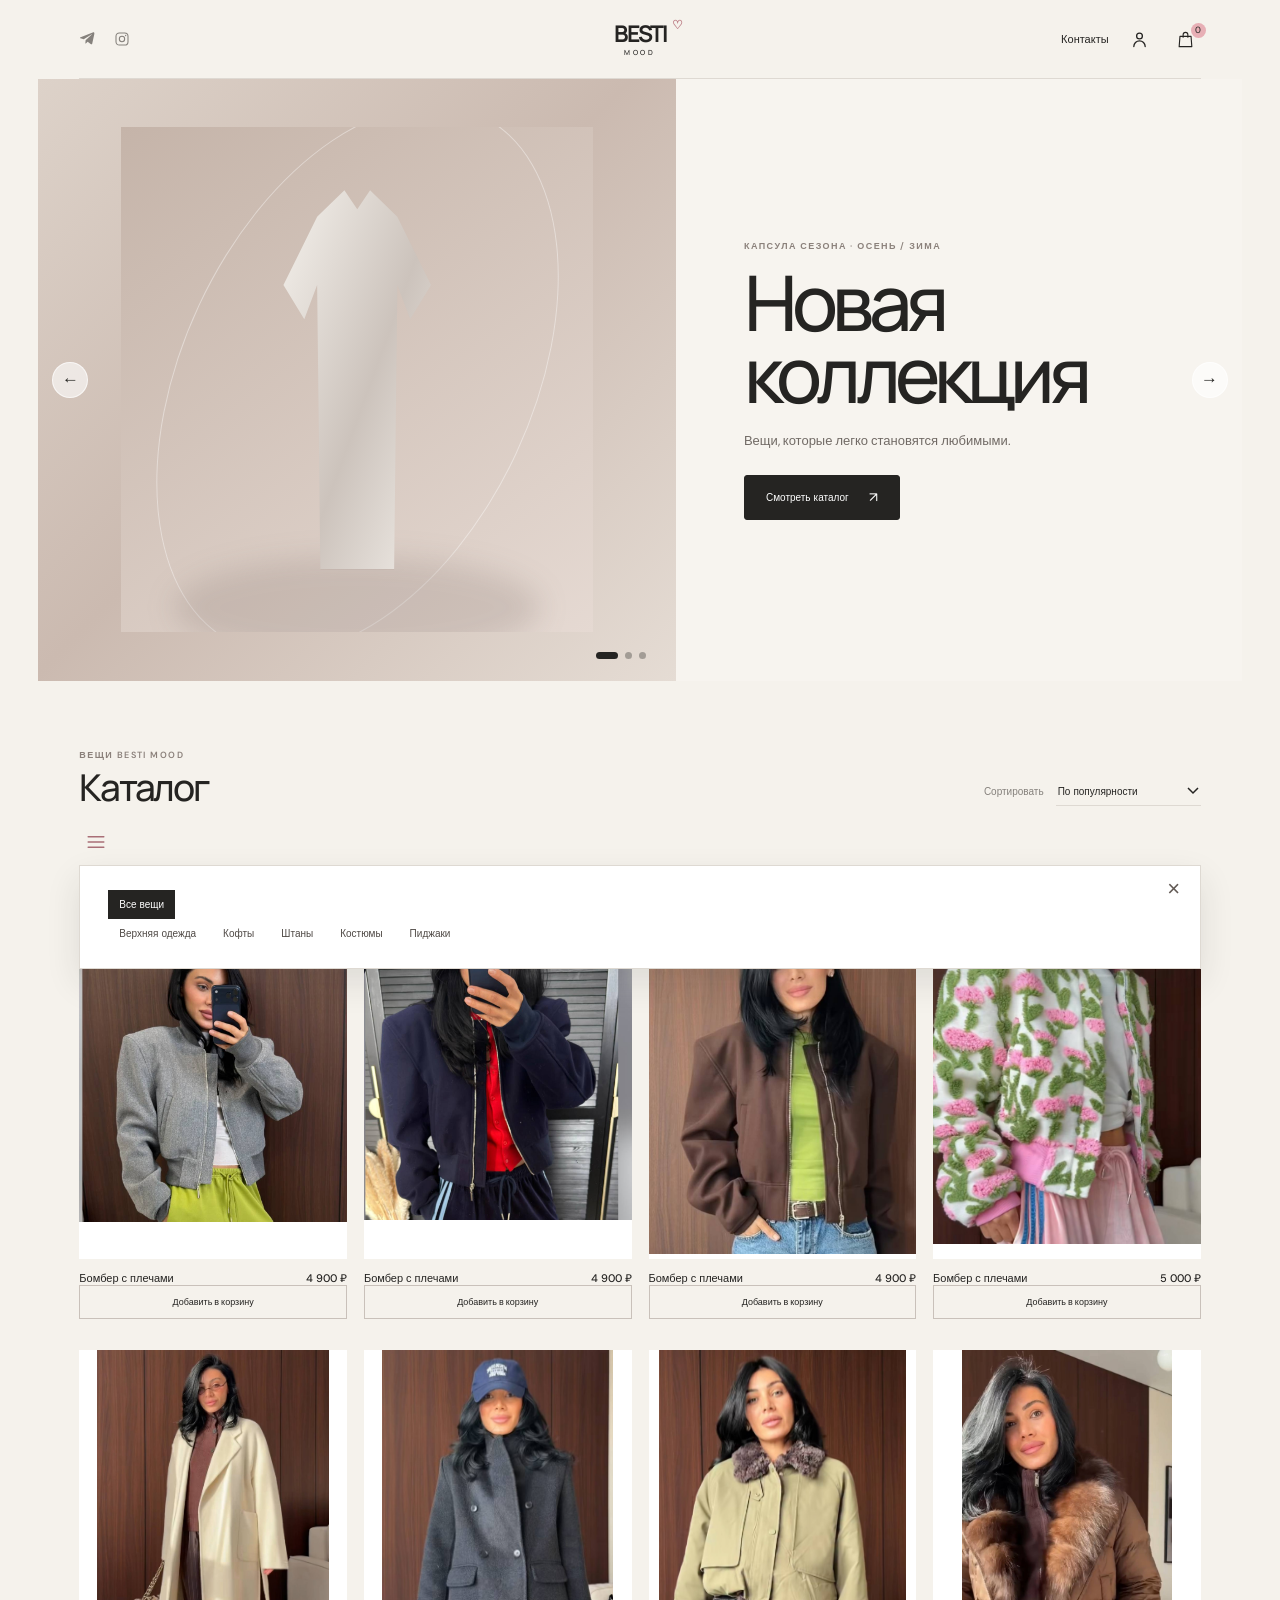
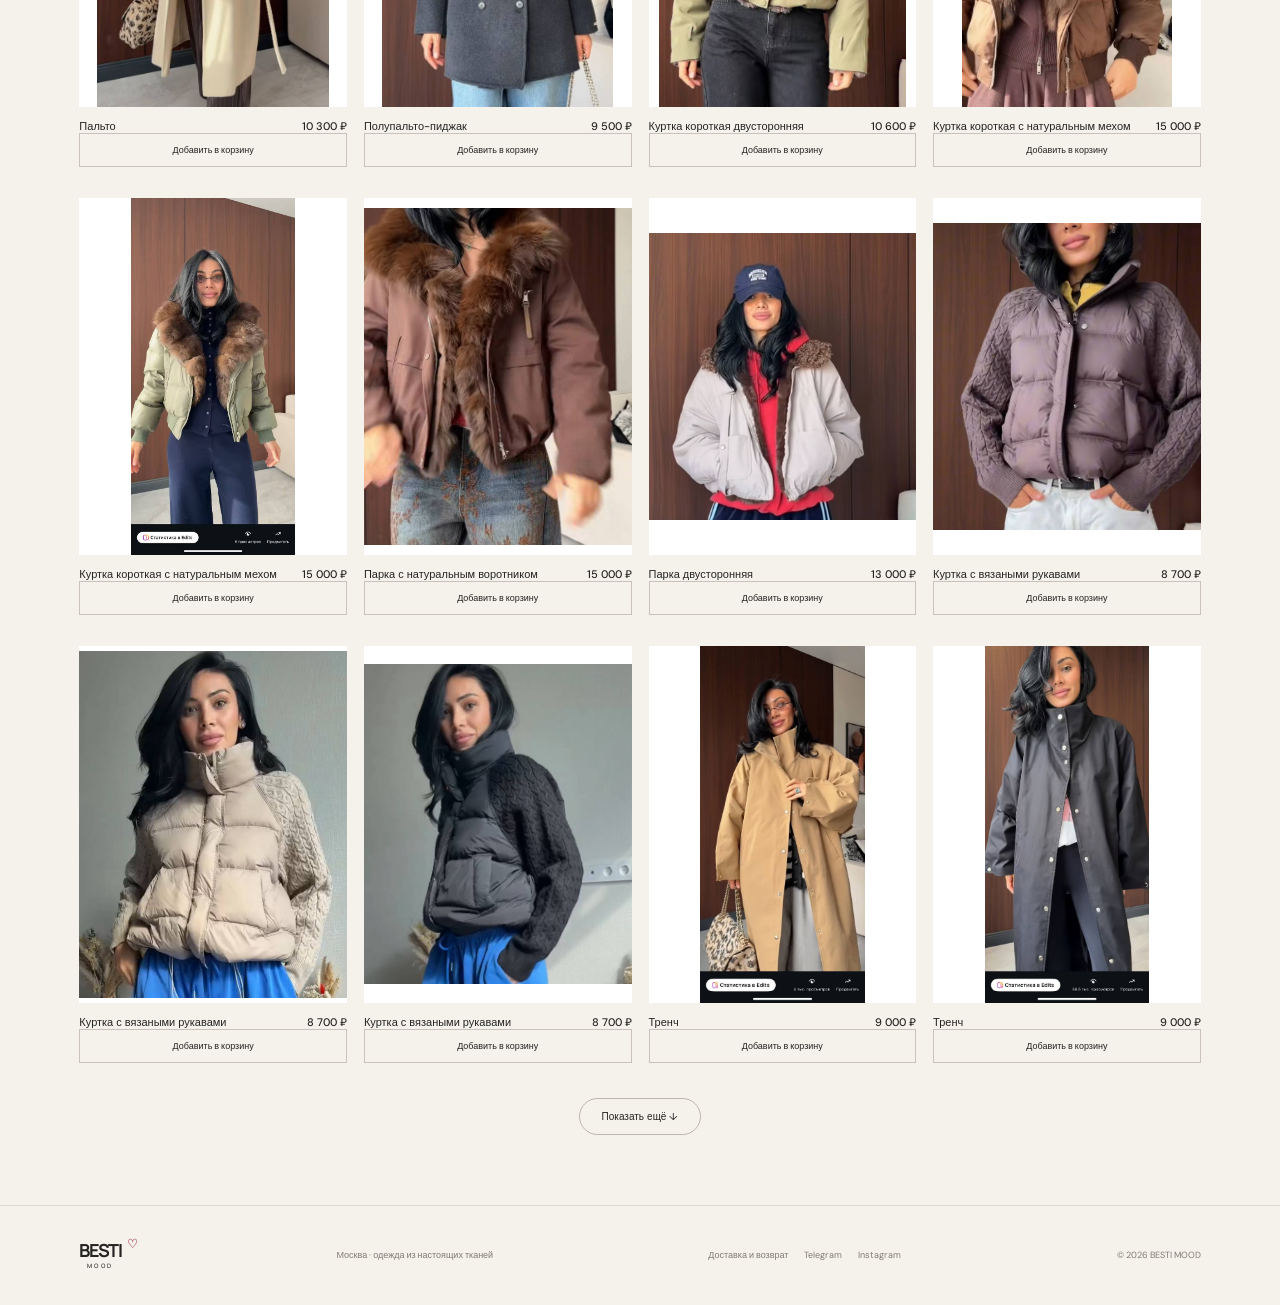
==== commit 07bfcf17: "Repair customer profile sign-in" ====
--- a/index.html
+++ b/index.html
@@ -97,6 +97,19 @@
         <button class="button button-dark account-save" type="submit">Продолжить</button>
       </form>
     </div>
+    <div class="auth-view" id="auth-profile-setup" hidden>
+      <p class="auth-intro">Аккаунт найден, но профиль ещё не сохранён. Проверьте данные, чтобы продолжить.</p>
+      <form class="account-form auth-form" id="profile-setup-form">
+        <label>Фамилия<input name="lastName" autocomplete="family-name" required></label>
+        <label>Имя<input name="firstName" autocomplete="given-name" required></label>
+        <label class="account-field-wide">Номер телефона<input name="phone" type="tel" autocomplete="tel" required></label>
+        <label class="account-field-wide">Ник в Telegram<input name="telegram" autocomplete="off" placeholder="@username"></label>
+        <label class="account-consent account-field-wide"><input type="checkbox" name="personalDataConsent" required><span>Согласен(на) на обработку персональных данных</span></label>
+        <p class="auth-legal-note account-field-wide">Текст согласия будет добавлен после подготовки документа.</p>
+        <p class="auth-error account-field-wide" id="profile-setup-error" aria-live="polite"></p>
+        <button class="button button-dark account-save" type="submit">Сохранить профиль</button>
+      </form>
+    </div>
     <div class="auth-view" id="auth-verify" hidden>
       <button class="auth-back" type="button" data-auth-action="back">← Назад</button>
       <p class="auth-intro" id="verify-intro">Введите код подтверждения.</p>
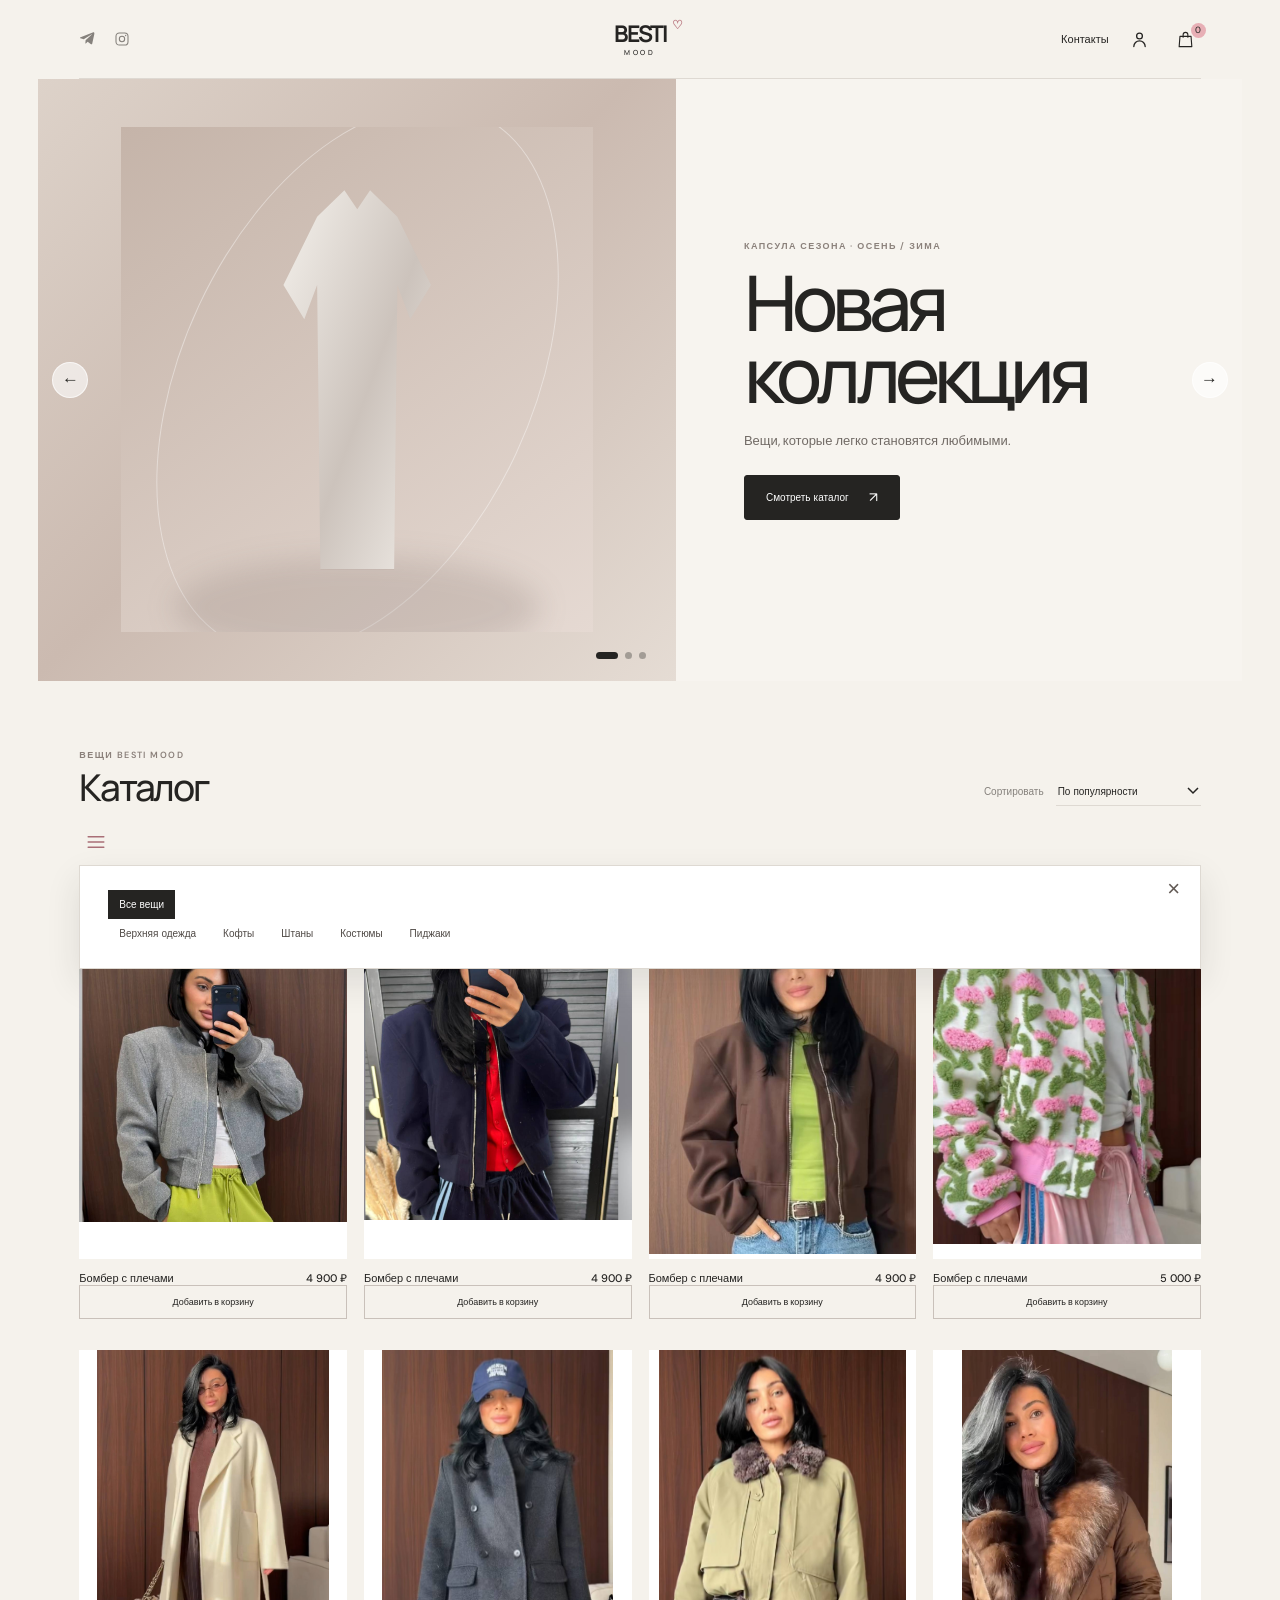
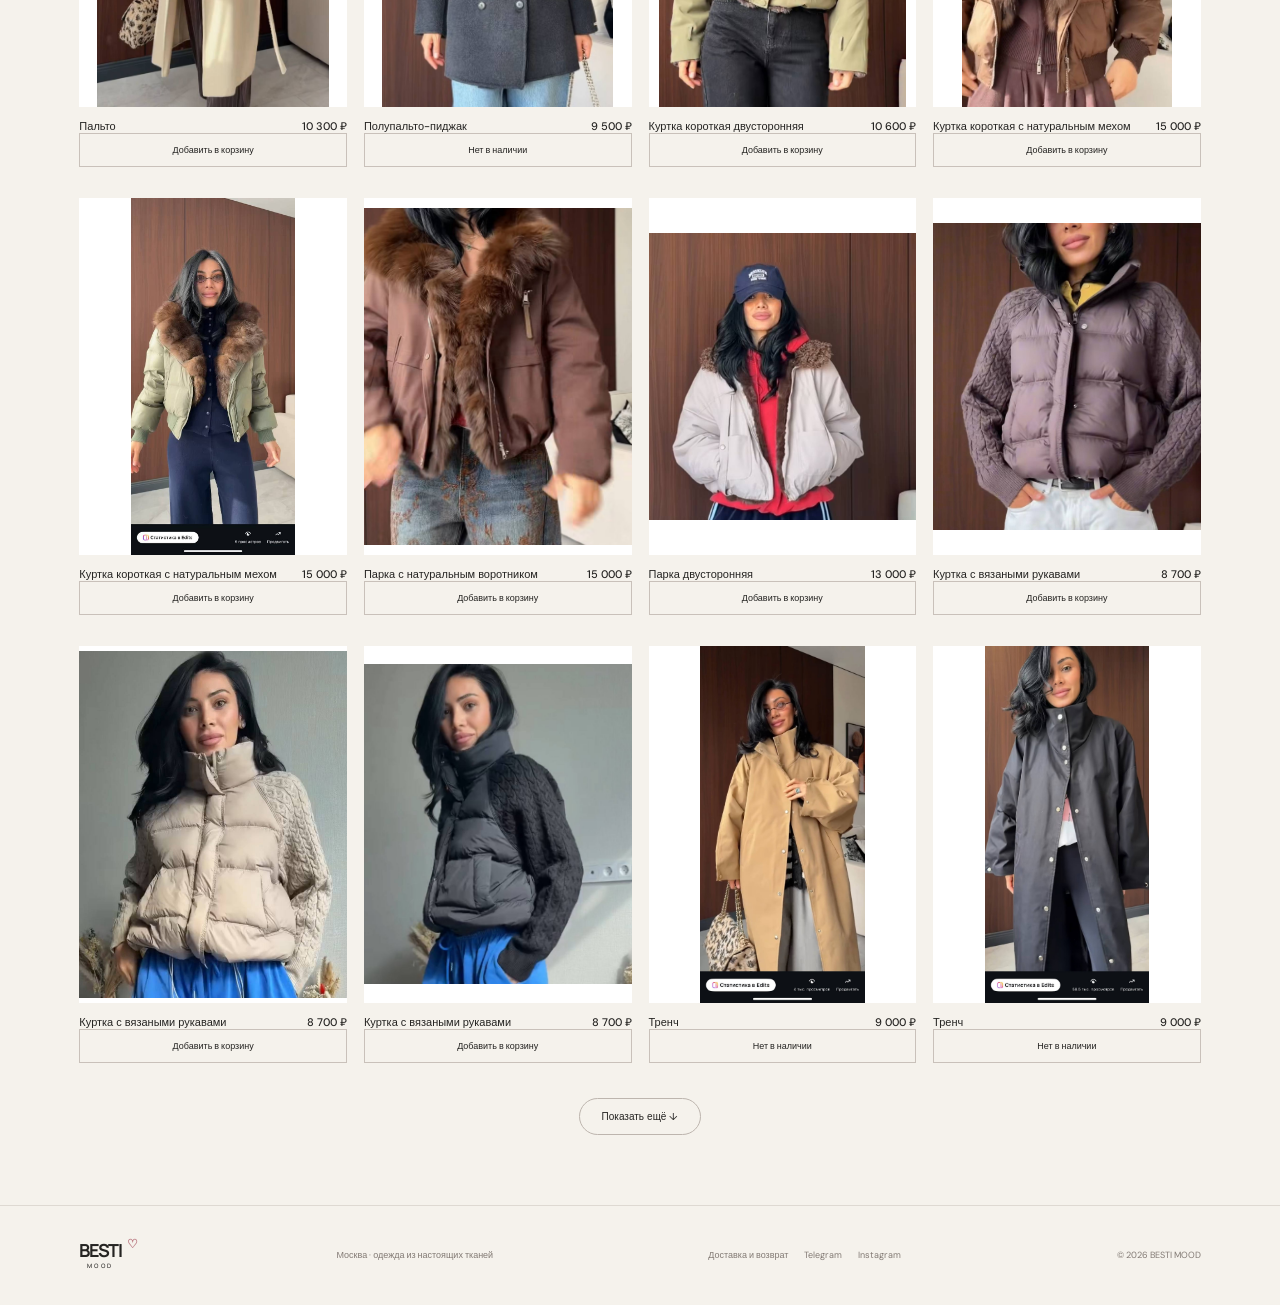
==== commit c15fb42f: "в" ====
--- a/index.html
+++ b/index.html
@@ -125,13 +125,13 @@
         <label class="account-field-wide">Номер покупателя<input name="customerNumber" readonly placeholder="Присвоится при регистрации"></label>
         <label class="account-field-wide">Адрес ПВЗ<input name="pickupPoint" autocomplete="street-address" placeholder="Город, адрес или название пункта выдачи"></label>
         <p class="account-save-note" id="account-save-note" aria-live="polite"></p><button class="button button-dark account-save" type="submit">Сохранить данные</button>
-      </form><button class="auth-logout" type="button" data-auth-action="logout">Выйти из аккаунта</button></div>
+      </form><a class="account-admin-entry" id="account-admin-entry" href="admin.html" hidden>Управление магазином <span aria-hidden="true">↗</span></a><button class="auth-logout" type="button" data-auth-action="logout">Выйти из аккаунта</button></div>
     </div>
   </section>
 
   <footer id="contacts" class="footer"><a class="brand footer-brand" href="#top">BESTI<span>MOOD</span><i>♡</i></a><span>Москва · одежда из настоящих тканей</span><div><a href="delivery.html">Доставка и возврат</a><a href="https://t.me/bestimood" target="_blank" rel="noopener">Telegram</a><a href="https://www.instagram.com/bestimood1?vrfl=MXZlN2IycmU4aGYwaQ==" target="_blank" rel="noopener">Instagram</a></div><small>© 2026 BESTI MOOD</small></footer>
   <script src="products-data.js"></script>
   <script src="supabase-client.js"></script>
-  <script src="script.js"></script>
+  <script src="script.js?v=20261026-admin-link"></script>
 </body>
 </html>
--- a/styles.css
+++ b/styles.css
@@ -72,3 +72,6 @@
 .product-modal-info{align-self:stretch;height:100%;min-height:0;overflow-y:auto;overscroll-behavior:contain;scrollbar-width:thin;scrollbar-color:#c8bdb6 transparent;padding:26px 20px 22px 0}
 @media(max-width:700px){.product-modal-content{grid-template-columns:minmax(0,1fr);grid-template-rows:minmax(220px,48dvh) auto;overflow-y:auto;overflow-x:hidden}.product-modal-gallery{height:auto;min-height:220px}.product-modal-info{height:auto;overflow:visible;padding:4px 8px 10px}}
 .checkout-button{width:100%;min-height:46px;justify-content:center;margin-top:18px;font:inherit;font-size:11px;cursor:pointer}.checkout-button:disabled{opacity:.45;cursor:not-allowed}.checkout-note{margin:10px 0 0!important;color:var(--muted)!important;font-size:10px!important;line-height:1.55}.checkout-result{display:block!important;margin-top:16px;padding:14px 15px;border:1px solid #e3c8c7;background:#f8efed;color:#4c4140;font-size:11px;line-height:1.65}.checkout-result a{color:#8c5e65;text-underline-offset:3px}.checkout-result[hidden]{display:none!important}
+
+.account-admin-entry{display:inline-flex;align-items:center;justify-content:space-between;gap:24px;width:max-content;max-width:100%;margin-top:22px;padding:12px 15px;border:1px solid var(--ink);color:var(--ink);font-size:11px;text-decoration:none;transition:background .2s,color .2s}.account-admin-entry:hover{background:var(--ink);color:#fff}.account-admin-entry[hidden]{display:none}.account-admin-entry span{font-size:14px}
+
